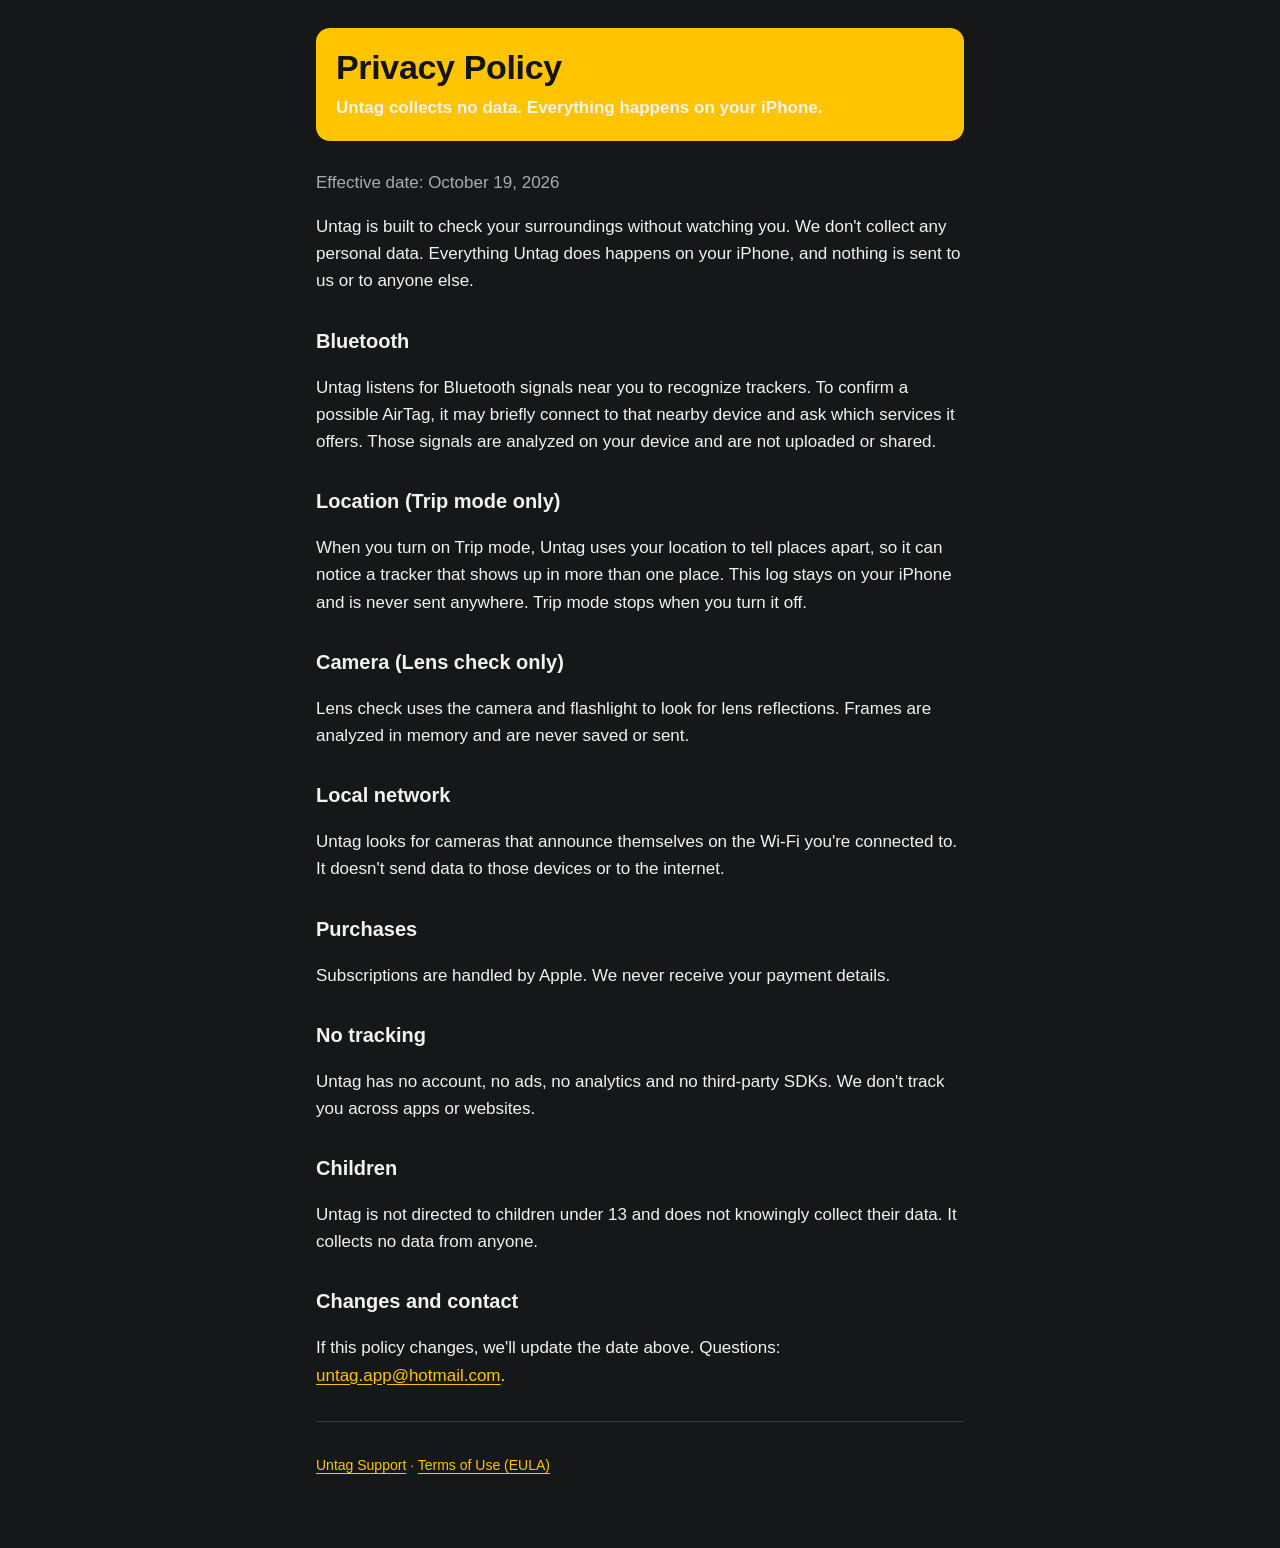
==== privacy/index.html @ a41df197 "Untag: suporte e política de privacidade" ====
<!doctype html>
<html lang="en">
<head>
<meta charset="utf-8">
<meta name="viewport" content="width=device-width,initial-scale=1">
<title>Untag Privacy Policy</title>
<link rel="stylesheet" href="../style.css">
</head>
<body>
<main>
<div class="sign"><h1>Privacy Policy</h1><p>Untag collects no data. Everything happens on your iPhone.</p></div>
<p class="muted">Effective date: October 19, 2026</p>

<p>Untag is built to check your surroundings without watching you. We don't collect any personal data. Everything Untag does happens on your iPhone, and nothing is sent to us or to anyone else.</p>

<h2>Bluetooth</h2>
<p>Untag listens for Bluetooth signals near you to recognize trackers. To confirm a possible AirTag, it may briefly connect to that nearby device and ask which services it offers. Those signals are analyzed on your device and are not uploaded or shared.</p>

<h2>Location (Trip mode only)</h2>
<p>When you turn on Trip mode, Untag uses your location to tell places apart, so it can notice a tracker that shows up in more than one place. This log stays on your iPhone and is never sent anywhere. Trip mode stops when you turn it off.</p>

<h2>Camera (Lens check only)</h2>
<p>Lens check uses the camera and flashlight to look for lens reflections. Frames are analyzed in memory and are never saved or sent.</p>

<h2>Local network</h2>
<p>Untag looks for cameras that announce themselves on the Wi-Fi you're connected to. It doesn't send data to those devices or to the internet.</p>

<h2>Purchases</h2>
<p>Subscriptions are handled by Apple. We never receive your payment details.</p>

<h2>No tracking</h2>
<p>Untag has no account, no ads, no analytics and no third-party SDKs. We don't track you across apps or websites.</p>

<h2>Children</h2>
<p>Untag is not directed to children under 13 and does not knowingly collect their data. It collects no data from anyone.</p>

<h2>Changes and contact</h2>
<p>If this policy changes, we'll update the date above. Questions: <a href="mailto:untag.app@hotmail.com">untag.app@hotmail.com</a>.</p>

<hr>
<footer><a href="../">Untag Support</a> · <a href="https://www.apple.com/legal/internet-services/itunes/dev/stdeula/">Terms of Use (EULA)</a></footer>
</main>
</body>
</html>
---- style.css ----
:root{--ground:#161719;--panel:#232427;--ink:#F2F2EE;--ink2:#A9ABB0;--sign:#FFC400;--onsign:#141414;--rule:#3A3B40}
*{box-sizing:border-box}
html{-webkit-text-size-adjust:100%}
body{margin:0;background:var(--ground);color:var(--ink);font:17px/1.6 -apple-system,BlinkMacSystemFont,"Helvetica Neue",Arial,sans-serif}
main{max-width:680px;margin:0 auto;padding:28px 16px 72px}
.sign{background:var(--sign);color:var(--onsign);border-radius:14px;padding:22px 20px 20px;margin:0 0 28px}
.sign h1{margin:0;font-size:34px;line-height:1.05;font-weight:900;letter-spacing:-.01em}
.sign p{margin:8px 0 0;font-weight:600}
h2{font-size:20px;margin:30px 0 6px}
p,li{color:var(--ink)}
.muted{color:var(--ink2)}
a{color:var(--sign);text-underline-offset:3px}
.panel{background:var(--panel);border-radius:14px;padding:16px 18px;margin:14px 0}
ul{padding-left:20px}
hr{border:0;border-top:1px solid var(--rule);margin:32px 0}
footer{color:var(--ink2);font-size:14px}
::selection{background:var(--sign);color:var(--onsign)}
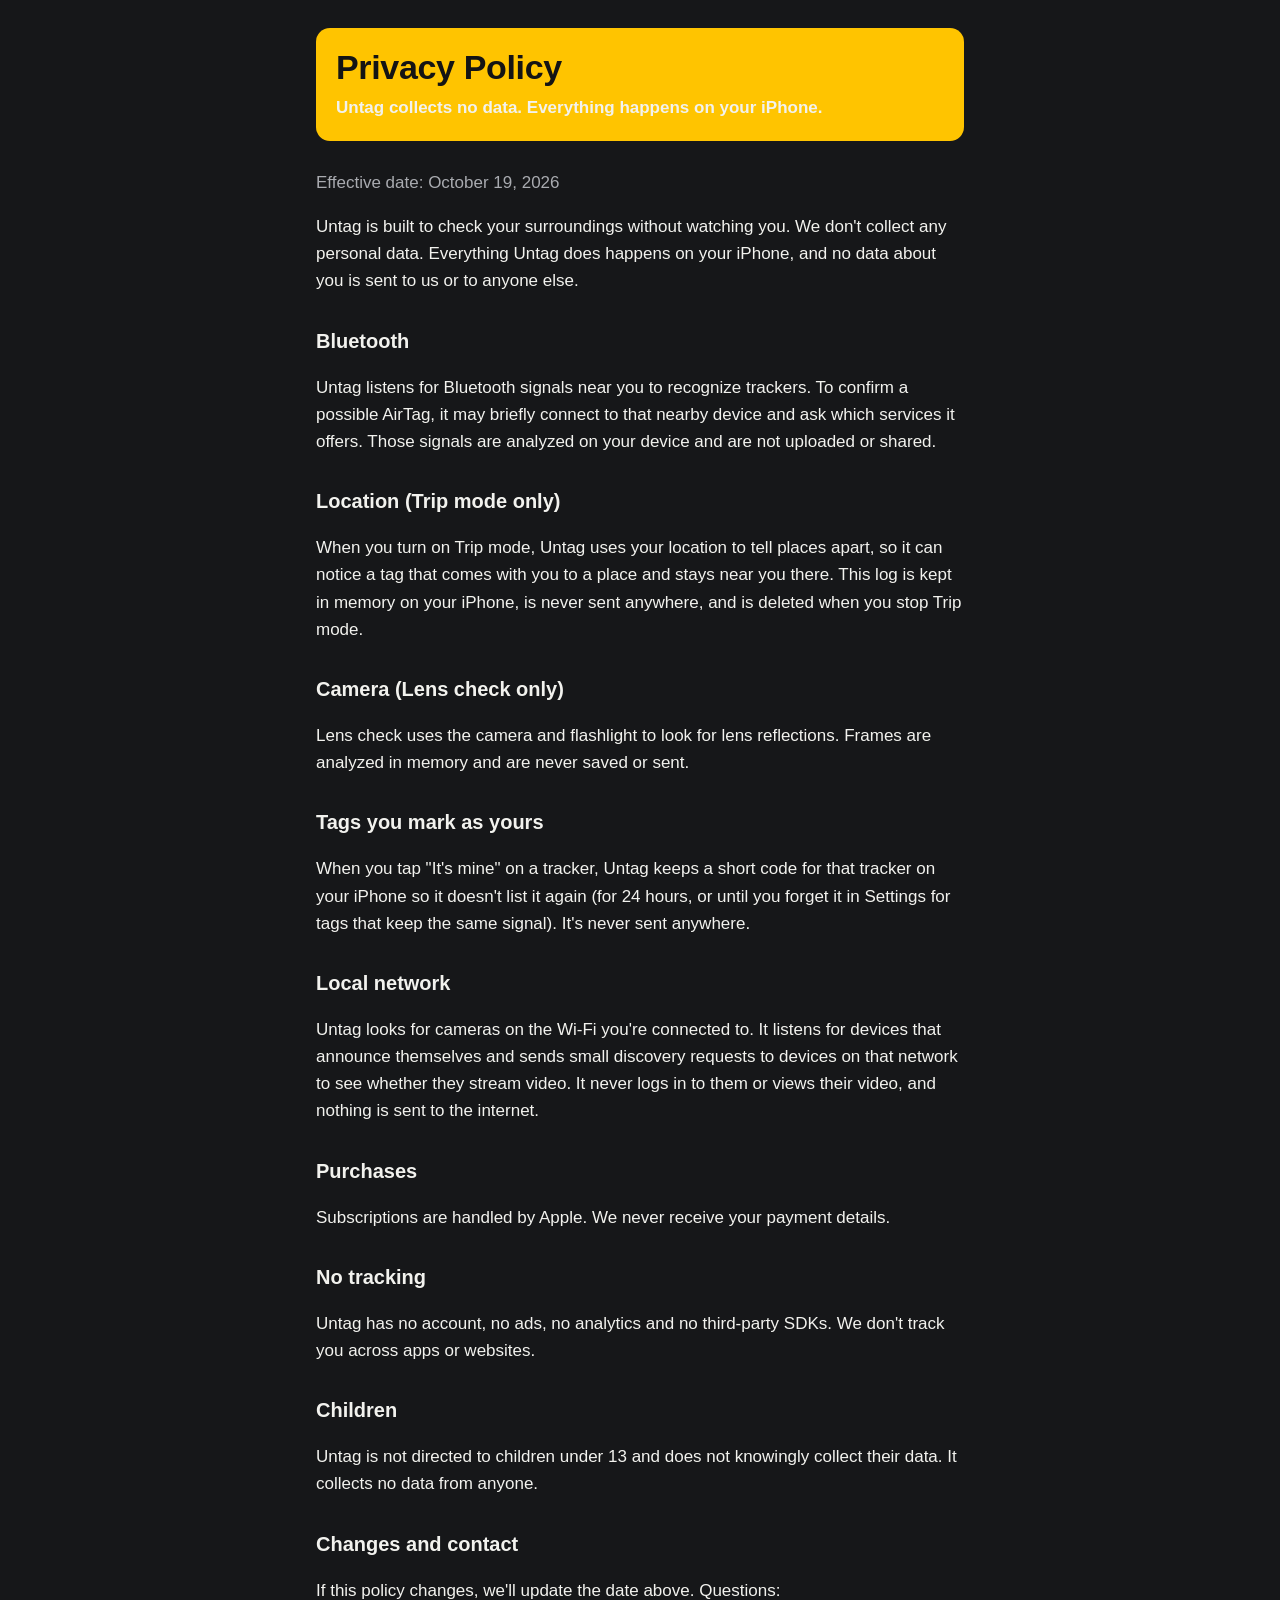
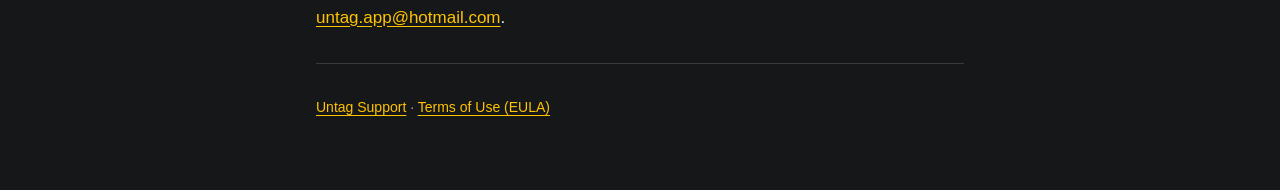
==== commit 6a45bb20: "Untag: o que cada checagem faz de verdade, Trip mode por parada, 'It's mine' e privacidade atualizad" ====
--- a/privacy/index.html
+++ b/privacy/index.html
@@ -11,19 +11,22 @@
 <div class="sign"><h1>Privacy Policy</h1><p>Untag collects no data. Everything happens on your iPhone.</p></div>
 <p class="muted">Effective date: October 19, 2026</p>
 
-<p>Untag is built to check your surroundings without watching you. We don't collect any personal data. Everything Untag does happens on your iPhone, and nothing is sent to us or to anyone else.</p>
+<p>Untag is built to check your surroundings without watching you. We don't collect any personal data. Everything Untag does happens on your iPhone, and no data about you is sent to us or to anyone else.</p>
 
 <h2>Bluetooth</h2>
 <p>Untag listens for Bluetooth signals near you to recognize trackers. To confirm a possible AirTag, it may briefly connect to that nearby device and ask which services it offers. Those signals are analyzed on your device and are not uploaded or shared.</p>
 
 <h2>Location (Trip mode only)</h2>
-<p>When you turn on Trip mode, Untag uses your location to tell places apart, so it can notice a tracker that shows up in more than one place. This log stays on your iPhone and is never sent anywhere. Trip mode stops when you turn it off.</p>
+<p>When you turn on Trip mode, Untag uses your location to tell places apart, so it can notice a tag that comes with you to a place and stays near you there. This log is kept in memory on your iPhone, is never sent anywhere, and is deleted when you stop Trip mode.</p>
 
 <h2>Camera (Lens check only)</h2>
 <p>Lens check uses the camera and flashlight to look for lens reflections. Frames are analyzed in memory and are never saved or sent.</p>
 
+<h2>Tags you mark as yours</h2>
+<p>When you tap "It's mine" on a tracker, Untag keeps a short code for that tracker on your iPhone so it doesn't list it again (for 24 hours, or until you forget it in Settings for tags that keep the same signal). It's never sent anywhere.</p>
+
 <h2>Local network</h2>
-<p>Untag looks for cameras that announce themselves on the Wi-Fi you're connected to. It doesn't send data to those devices or to the internet.</p>
+<p>Untag looks for cameras on the Wi-Fi you're connected to. It listens for devices that announce themselves and sends small discovery requests to devices on that network to see whether they stream video. It never logs in to them or views their video, and nothing is sent to the internet.</p>
 
 <h2>Purchases</h2>
 <p>Subscriptions are handled by Apple. We never receive your payment details.</p>
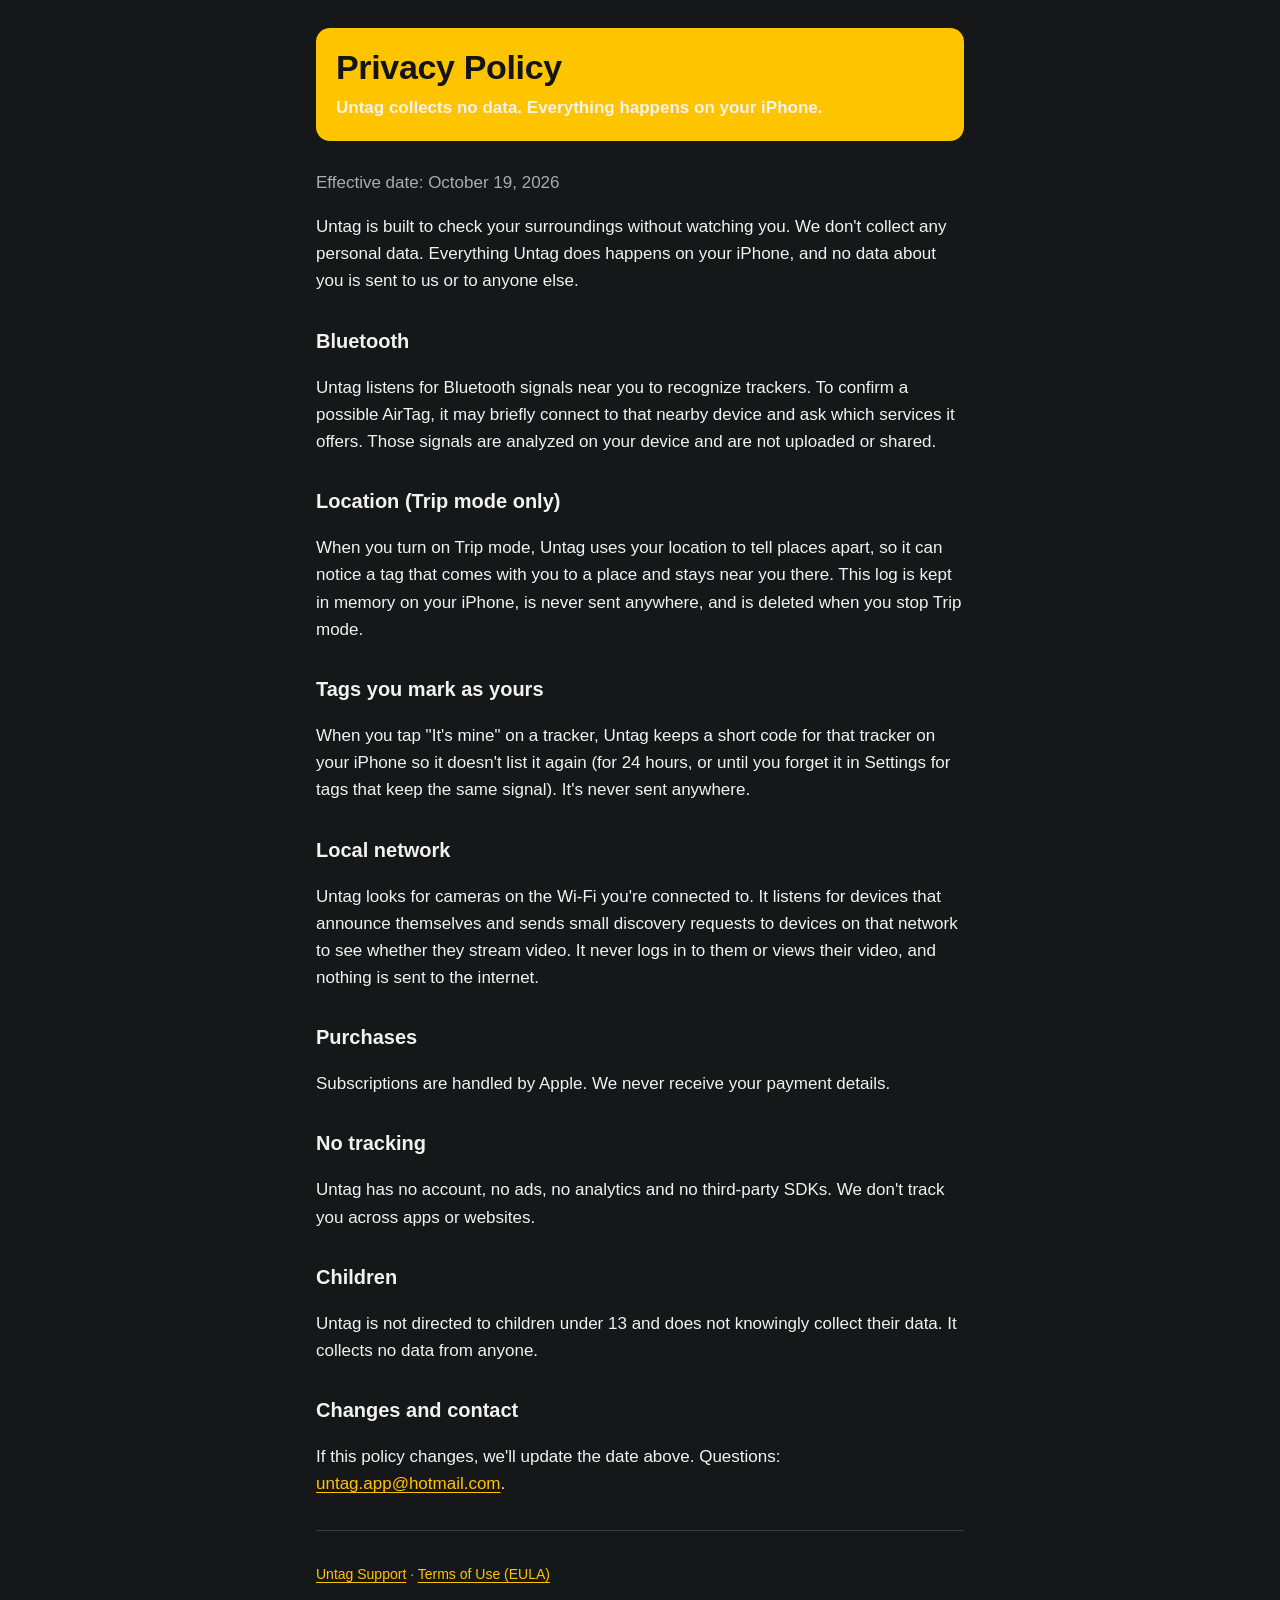
==== commit dccfa170: "Untag: 3 checagens grátis; checagem de lente fora da 1.0" ====
--- a/privacy/index.html
+++ b/privacy/index.html
@@ -19,8 +19,6 @@
 <h2>Location (Trip mode only)</h2>
 <p>When you turn on Trip mode, Untag uses your location to tell places apart, so it can notice a tag that comes with you to a place and stays near you there. This log is kept in memory on your iPhone, is never sent anywhere, and is deleted when you stop Trip mode.</p>
 
-<h2>Camera (Lens check only)</h2>
-<p>Lens check uses the camera and flashlight to look for lens reflections. Frames are analyzed in memory and are never saved or sent.</p>
 
 <h2>Tags you mark as yours</h2>
 <p>When you tap "It's mine" on a tracker, Untag keeps a short code for that tracker on your iPhone so it doesn't list it again (for 24 hours, or until you forget it in Settings for tags that keep the same signal). It's never sent anywhere.</p>
